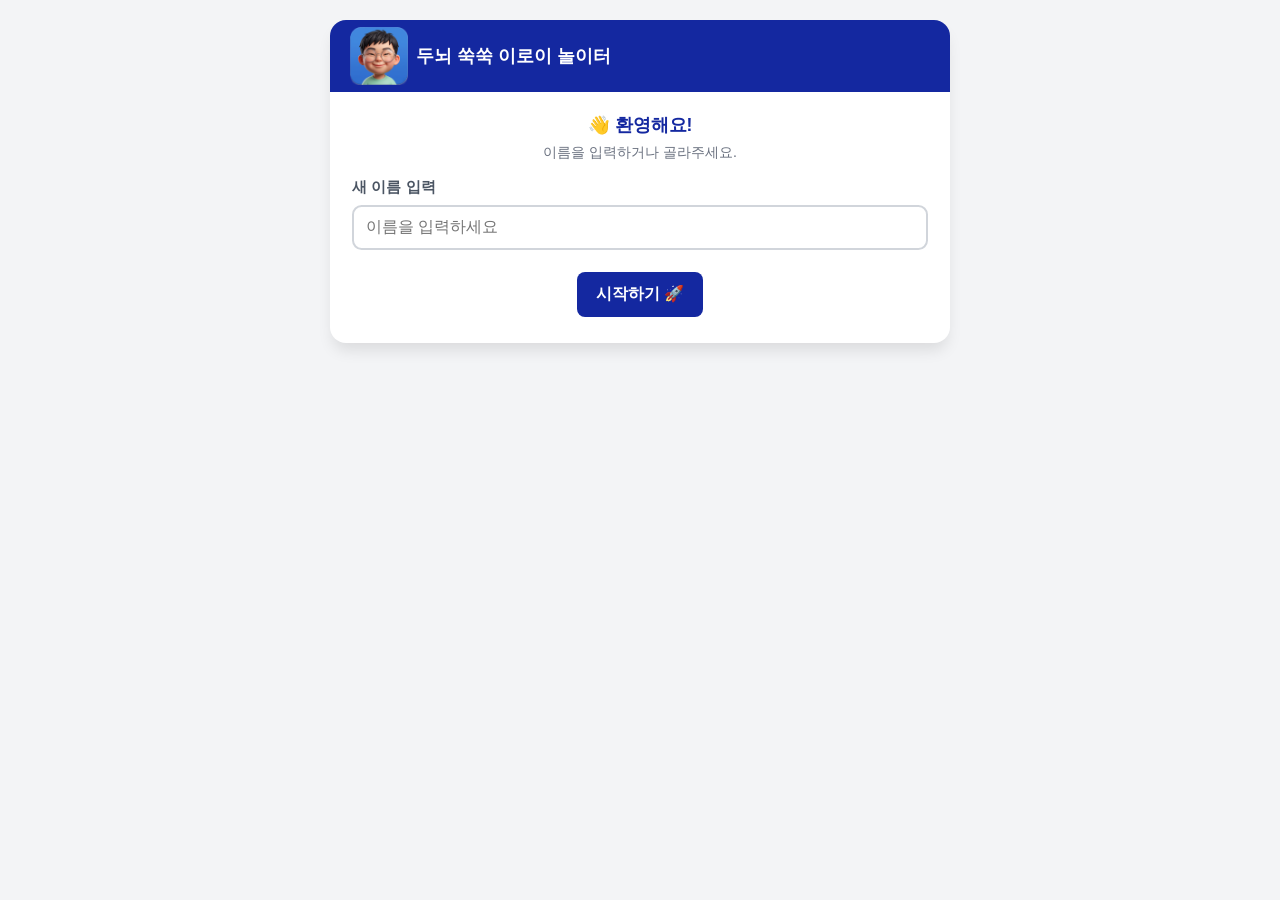
==== index.html @ 01506a93 "Add files via upload" ====
<!DOCTYPE html>
<html lang="ko">
<head>
    <meta charset="UTF-8">
    <meta name="viewport" content="width=device-width, initial-scale=1.0">
    <title>두뇌 쑥쑥 놀이터 - 기억력·공간지각·한글·관찰력·감정놀이</title>
    <link rel="stylesheet" href="css/style.css">
    <link rel="manifest" href="/Roy-s-world/manifest.json">
    <meta name="theme-color" content="#1428A0">
    <link rel="icon" href="/Roy-s-world/icon-512x512.png">
    <link rel="apple-touch-icon" href="/Roy-s-world/icon-512x512.png">
</head>
<body>
    <div class="app-container">
        <div class="header-banner">
            <div class="header-title">
                <img src="icon-512x512.png" alt="이로이" class="header-icon">
                <h1>두뇌 쑥쑥 이로이 놀이터</h1>
            </div>
            <button class="home-btn" id="homeBtn" onclick="goHome()">홈으로</button>
        </div>
        <div class="meta-progress-bar" id="metaProgressBar" style="display:none;"></div>
        <div class="content-padding" id="mainArea"></div>
    </div>

    <!-- 공용 뜻풀이 팝업 모달 (오답 선택지 클릭 시 등에서 사용) -->
    <div class="meaning-modal-overlay" id="meaningModalOverlay" onclick="if(event.target===this) closeMeaningModal();">
        <div class="meaning-modal-box">
            <h3 id="meaningModalTitle"></h3>
            <p id="meaningModalDesc"></p>
            <button onclick="closeMeaningModal()">확인</button>
        </div>
    </div>

    <!-- 로딩 순서: main.js(전역 상태/유틸/라우터) → 카테고리별 게임 스크립트 -->
    <script src="js/main.js"></script>
    <script src="js/games/memory.js"></script>
    <script src="js/games/spatial.js"></script>
    <script src="js/games/hangul.js"></script>
    <script src="js/games/hanja.js"></script>
    <script src="js/games/proverb.js"></script>
    <script src="js/games/worldquiz.js"></script>
    <script src="js/games/observation.js"></script>
    <script src="js/games/logic.js"></script>
    <script src="js/games/math.js"></script>
    <script src="js/games/coding.js"></script>
    <script>
        if ('serviceWorker' in navigator) {
            window.addEventListener('load', function () {
                navigator.serviceWorker.register('/Roy-s-world/sw.js').catch(function (err) {
                    console.warn('SW registration failed:', err);
                });
            });
        }
    </script>
</body>
</html>
---- css/style.css ----
:root {
    --primary: #1428A0;
    --primary-hover: #0b1c7a;
    --bg-color: #f3f4f6;
    --card-bg: #ffffff;
    --text-main: #1f2937;
    --good: #10b981;
    --bad: #ef4444;
}
* { box-sizing: border-box; }
body {
    font-family: 'Segoe UI', Tahoma, Geneva, Verdana, sans-serif;
    background-color: var(--bg-color);
    color: var(--text-main);
    margin: 0;
    padding: 20px;
    display: flex;
    justify-content: center;
    align-items: flex-start;
    min-height: 100vh;
}
.app-container {
    background-color: var(--card-bg);
    width: 100%;
    max-width: 620px;
    border-radius: 1rem;
    box-shadow: 0 10px 15px -3px rgba(0, 0, 0, 0.1);
    overflow: hidden;
}
.header-banner {
    background-color: var(--primary);
    color: white;
    height: 4.5rem;
    padding: 0.4rem 1.25rem;
    display: flex;
    justify-content: space-between;
    align-items: center;
}
h1 { font-size: 1.1rem; margin: 0; text-align: left; }
.header-title { display: flex; align-items: center; gap: 0.55rem; }
.header-icon { height: 3.6rem; width: auto; border-radius: 0.4rem; display: block; flex-shrink: 0; }
.meta-progress-bar {
    background: #eef2ff;
    color: var(--primary);
    font-size: 0.82rem;
    font-weight: 700;
    text-align: center;
    padding: 0.5rem 1rem;
    border-bottom: 1px solid #e0e7ff;
}
.home-btn {
    background: rgba(255,255,255,0.2);
    border: none;
    color: white;
    padding: 0.4rem 0.8rem;
    border-radius: 0.4rem;
    cursor: pointer;
    font-size: 0.85rem;
    font-weight: bold;
    display: none;
}
.home-btn:hover { background: rgba(255,255,255,0.3); }
.content-padding { padding: 1.3rem 1.4rem 1.6rem 1.4rem; text-align: center; }

.category-block { margin-bottom: 1.4rem; text-align: left; }
.category-title { font-size: 1rem; font-weight: 800; color: var(--primary); margin-bottom: 0.6rem; }
.tile-row { display: grid; grid-template-columns: repeat(auto-fit, minmax(150px, 1fr)); gap: 0.7rem; }
.game-tile {
    background: #f8fafc;
    border: 2px solid #e5e7eb;
    border-radius: 0.75rem;
    padding: 0.9rem 0.8rem;
    cursor: pointer;
    text-align: left;
}
.game-tile:hover { border-color: var(--primary); background: #eef2ff; }
.game-tile .tile-emoji { font-size: 1.8rem; display: block; margin-bottom: 0.3rem; }
.game-tile .tile-name { font-weight: 700; font-size: 0.92rem; }
.game-tile .tile-desc { font-size: 0.76rem; color: #6b7280; margin-top: 0.2rem; }

.game-title-box {
    font-size: 1.1rem;
    font-weight: 800;
    color: var(--primary);
    margin-bottom: 0.4rem;
}
.game-sub-desc {
    font-size: 0.88rem;
    color: #6b7280;
    margin-bottom: 1rem;
}
.status-row {
    display: flex;
    justify-content: space-between;
    font-size: 0.85rem;
    font-weight: 700;
    color: #4b5563;
    margin-bottom: 0.8rem;
}
.msg-box {
    background: #f0fdf4;
    border: 1px solid #bbf7d0;
    color: #166534;
    padding: 0.7rem;
    border-radius: 0.5rem;
    font-size: 0.92rem;
    margin: 0.8rem 0;
    font-weight: 700;
    display: none;
}
.msg-box.bad { background: #fef2f2; border-color: #fecaca; color: #991b1b; }
.action-btn {
    background-color: var(--primary);
    color: white;
    border: none;
    padding: 0.75rem 1.2rem;
    font-size: 1rem;
    font-weight: bold;
    border-radius: 0.5rem;
    cursor: pointer;
    margin-top: 0.6rem;
}
.action-btn:hover { background-color: var(--primary-hover); }
.action-btn.secondary { background-color: #6b7280; }

/* 기억력: 카드 짝맞추기 */
.memory-grid { display: grid; gap: 0.5rem; justify-content: center; margin-bottom: 1rem; }
.memory-card {
    width: 90px; height: 90px;
    background: var(--primary);
    border-radius: 0.6rem;
    display: flex; align-items: center; justify-content: center;
    font-size: 2.7rem;
    cursor: pointer;
    user-select: none;
}
.memory-card.flipped { background: #fff; border: 2px solid var(--primary); }
.memory-card.matched { background: #d1fae5; border: 2px solid var(--good); cursor: default; }

/* 기억력: 순서 기억하기(사이먼) */
.simon-grid { display: grid; grid-template-columns: repeat(2, 90px); grid-template-rows: repeat(2, 90px); gap: 0.6rem; justify-content: center; margin-bottom: 1rem; }
.simon-btn {
    width: 90px; height: 90px;
    border-radius: 0.75rem;
    font-size: 2rem;
    display: flex; align-items: center; justify-content: center;
    cursor: pointer;
    border: 3px solid transparent;
    opacity: 0.55;
}
.simon-btn.lit { opacity: 1; border-color: #fff; box-shadow: 0 0 15px rgba(0,0,0,0.3); transform: scale(1.05); }
.simon-btn.pressed { opacity: 1; transform: scale(0.90); box-shadow: inset 0 4px 12px rgba(0,0,0,0.45); border-color: #fff; }

/* 공간지각: 미로 */
.maze-wrap { display: flex; flex-direction: column; align-items: center; }
.maze-grid { display: grid; margin-bottom: 1rem; background: #fff; }
.maze-cell { width: 30px; height: 30px; display: flex; align-items: center; justify-content: center; font-size: 1.1rem; box-sizing: border-box; }
.maze-controls { display: grid; grid-template-columns: repeat(3, 50px); grid-template-rows: repeat(2, 50px); gap: 0.3rem; justify-content: center; }
.maze-btn { font-size: 1.3rem; border: none; border-radius: 0.4rem; background: var(--primary); color: white; cursor: pointer; }
.maze-btn:active { background: var(--primary-hover); }

/* 공통 옵션 버튼(MCQ 스타일 놀이) */
.options-grid { display: grid; grid-template-columns: 1fr 1fr; gap: 0.6rem; margin-bottom: 1rem; }
.options-grid.single-col { grid-template-columns: 1fr; }
.opt-btn {
    background-color: #ffffff;
    border: 2px solid #e5e7eb;
    padding: 0.85rem 0.6rem;
    font-size: 1.4rem;
    border-radius: 0.6rem;
    cursor: pointer;
    font-weight: 600;
}
.opt-btn.text-opt { font-size: 0.95rem; text-align: left; }
.opt-btn:hover { border-color: var(--primary); background: #eef2ff; }
.opt-btn.correct { background-color: var(--good); color: white; border-color: var(--good); }
.opt-btn.wrong { background-color: var(--bad); color: white; border-color: var(--bad); }

.big-display { font-size: 3.5rem; margin-bottom: 1rem; }
.hint-display { font-size: 1.6rem; font-weight: 800; letter-spacing: 0.3rem; background: #f8fafc; border: 2px dashed var(--primary); border-radius: 0.6rem; padding: 0.8rem; margin-bottom: 1rem; }

.row-display { display: flex; gap: 0.5rem; justify-content: center; flex-wrap: wrap; margin-bottom: 0.8rem; }
.row-box { width: 46px; height: 46px; display: flex; align-items: center; justify-content: center; font-size: 1.6rem; background: #f8fafc; border: 2px solid #e5e7eb; border-radius: 0.5rem; }
.row-box.clickable { cursor: pointer; }
.row-box.clickable:hover { border-color: var(--primary); }
.row-label { font-size: 0.78rem; color: #6b7280; font-weight: 700; margin-bottom: 0.3rem; text-align: left; }

.timer-container {
    width: 100%;
    height: 10px;
    background-color: #e5e7eb;
    border-radius: 5px;
    margin-bottom: 1rem;
    overflow: hidden;
}
.timer-bar {
    width: 100%;
    height: 100%;
    background-color: #ef4444;
    transition: width 0.1s linear;
}

.number-grid { display: grid; grid-template-columns: repeat(4, 64px); gap: 0.5rem; justify-content: center; margin-bottom: 1rem; }
.number-btn {
    width: 64px; height: 64px;
    border-radius: 0.6rem;
    border: 2px solid #e5e7eb;
    background: #fff;
    font-size: 1.5rem;
    font-weight: 800;
    cursor: pointer;
    color: var(--text-main);
}
.number-btn:hover { border-color: var(--primary); background: #eef2ff; }
.number-btn.done { background: #d1fae5; color: #9ca3af; border-color: #a7f3d0; cursor: default; }
.number-btn.empty { visibility: hidden; cursor: default; }
.number-btn.wrong-flash { background: #fecaca; border-color: #ef4444; }
.number-btn.reveal-correct { background: #fef3c7; border-color: #f59e0b; color: #92400e; }

.setup-section-label { font-weight: 800; font-size: 0.92rem; margin-bottom: 0.5rem; color: #4b5563; text-align: left; }
.setup-btn-group { display: flex; gap: 0.5rem; flex-wrap: wrap; margin-bottom: 1.1rem; }
.setup-btn {
    flex: 1;
    min-width: 68px;
    background-color: #ffffff;
    border: 2px solid #d1d5db;
    color: #4b5563;
    padding: 0.6rem 0.4rem;
    font-size: 0.88rem;
    font-weight: 700;
    border-radius: 0.5rem;
    cursor: pointer;
}
.setup-btn.active { background-color: var(--primary); border-color: var(--primary); color: white; }

/* 공간지각: 톱니바퀴 회전 방향 맞추기 */
@keyframes gearSpinCW { from { transform: rotate(0deg); } to { transform: rotate(360deg); } }
@keyframes gearSpinCCW { from { transform: rotate(0deg); } to { transform: rotate(-360deg); } }
@keyframes gearHighlightPulse {
    0% { box-shadow: 0 0 0 0 rgba(234, 179, 8, 0.55); }
    70% { box-shadow: 0 0 0 8px rgba(234, 179, 8, 0); }
    100% { box-shadow: 0 0 0 0 rgba(234, 179, 8, 0); }
}
.gear-spin-cw { display: inline-block; animation: gearSpinCW 2.4s linear infinite; }
.gear-spin-ccw { display: inline-block; animation: gearSpinCCW 2.4s linear infinite; }

/* 공간지각: 접힌 종이 구멍 뚫기 */
@keyframes paperPunchPop {
    0% { transform: scale(0); opacity: 0; }
    60% { transform: scale(1.4); opacity: 1; }
    100% { transform: scale(1); opacity: 1; }
}
.paper-punch-pop { animation: paperPunchPop 0.5s ease; }

/* 공간지각: 빛과 거울 미로 */
@keyframes lightSourceBlink {
    0%, 100% { background: #fef9c3; }
    50% { background: #dbeafe; }
}
.light-source-blink { animation: lightSourceBlink 1s ease-in-out infinite; }
@keyframes lightTargetPulse {
    0%, 100% { transform: scale(1); }
    50% { transform: scale(1.3); }
}
.light-target-success { display: inline-block; animation: lightTargetPulse 0.5s ease-in-out 2; }

/* 코딩: 명령/재료 팔레트 (햄버거 만들기, 블록코딩, 변수 점수 만들기 공용) */
.palette-row { display: flex; gap: 0.5rem; flex-wrap: wrap; justify-content: center; margin-bottom: 1rem; }

/* ===== 패턴 매트릭스 ===== */
.matrix-grid { display: grid; gap: 0.4rem; justify-content: center; margin-bottom: 1rem; }
.matrix-cell { background: #f8fafc; border: 2px solid #d1d5db; border-radius: 0.5rem; display: flex; align-items: center; justify-content: center; font-size: 1.8rem; width: 60px; height: 60px; }
.matrix-cell.blank { background: #fff7ed; border: 3px dashed #f59e0b; color: #f59e0b; font-weight: 800; }

/* ===== 위에서 본 모양 ===== */
.topview-grid { display: grid; gap: 0.4rem; justify-content: center; margin-bottom: 1rem; }
.topview-cell { width: 56px; height: 56px; background: #eef2ff; border: 2px solid var(--primary); border-radius: 0.4rem; display: flex; align-items: center; justify-content: center; font-size: 1.3rem; font-weight: 800; color: var(--primary); }

/* ===== 지도 찾기 ===== */
.map-grid { display: grid; gap: 0.3rem; justify-content: center; margin-bottom: 1rem; }
.map-cell { width: 56px; height: 56px; background: #f8fafc; border: 1px solid #e5e7eb; border-radius: 0.3rem; display: flex; align-items: center; justify-content: center; font-size: 1.5rem; }

/* ===== 시계 맞추기 ===== */
.clock-face { width: 200px; height: 200px; border-radius: 50%; background: #fff; border: 4px solid var(--primary); position: relative; margin: 0 auto 1rem auto; touch-action: none; }
.clock-tick { position: absolute; width: 4px; height: 10px; background: #9ca3af; left: 50%; top: 4px; transform-origin: 2px 96px; margin-left: -2px; }
.clock-hand { position: absolute; left: 50%; top: 50%; background: var(--text-main); border-radius: 4px; transform-origin: 50% 100%; cursor: grab; }
.clock-hand.hour { width: 6px; height: 50px; margin-left: -3px; margin-top: -50px; background: #1f2937; }
.clock-hand.minute { width: 4px; height: 78px; margin-left: -2px; margin-top: -78px; background: #ef4444; }
.clock-center-dot { position: absolute; left: 50%; top: 50%; width: 12px; height: 12px; background: var(--primary); border-radius: 50%; margin-left: -6px; margin-top: -6px; }

/* ===== 동전 맞추기 ===== */
.coin-row { display: flex; gap: 0.6rem; flex-wrap: wrap; justify-content: center; margin-bottom: 1rem; }
.coin-btn { background: #fef3c7; border: 2px solid #f59e0b; border-radius: 50%; width: 70px; height: 70px; font-weight: 800; font-size: 0.95rem; cursor: pointer; color: #92400e; }
.coin-btn:hover { background: #fde68a; }

/* ===== 순간 기억하기 ===== */
.flash-grid { display: grid; grid-template-columns: repeat(3, 60px); gap: 0.5rem; justify-content: center; margin-bottom: 1rem; }
.flash-item { width: 60px; height: 60px; background: #f8fafc; border: 2px solid #e5e7eb; border-radius: 0.5rem; display: flex; align-items: center; justify-content: center; font-size: 1.7rem; cursor: pointer; }
.flash-item.selected { border-color: var(--primary); background: #eef2ff; box-shadow: 0 0 0 3px rgba(20,40,160,0.15); }

/* ===== 순서대로 자라기 ===== */
.sequence-pool-row { display: flex; gap: 0.6rem; flex-wrap: wrap; justify-content: center; margin-bottom: 1rem; }
.sequence-btn { background: #fff; border: 2px solid #e5e7eb; border-radius: 0.6rem; padding: 0.7rem; font-size: 1.6rem; cursor: pointer; }
.sequence-btn.picked { opacity: 0.35; cursor: default; }
.sequence-answer-row { display: flex; gap: 0.5rem; flex-wrap: wrap; justify-content: center; margin-bottom: 1rem; min-height: 50px; }
.sequence-answer-slot { width: 50px; height: 50px; background: #f8fafc; border: 2px dashed #cbd5e1; border-radius: 0.5rem; display: flex; align-items: center; justify-content: center; font-size: 1.4rem; }
/* ===== 3D 블록 돌리기 ===== */
.cube3d-scene {
    width: 200px; height: 200px;
    margin: 0 auto 0.6rem auto;
    perspective: 650px;
    position: relative;
    touch-action: none;
}
.cube3d-scene.interactive { cursor: grab; }
.cube3d-scene.interactive:active { cursor: grabbing; }
.cube3d-group {
    position: absolute; top: 50%; left: 50%;
    width: 0; height: 0;
    transform-style: preserve-3d;
}
.cube3d-unit {
    position: absolute; top: 0; left: 0;
    width: 0; height: 0;
    transform-style: preserve-3d;
}
.cube3d-face {
    position: absolute; top: -20px; left: -20px;
    width: 40px; height: 40px;
    box-sizing: border-box;
    border: 1.5px solid rgba(0,0,0,0.3);
    backface-visibility: hidden;
}

/* ===== 평면도로 입체 찾기 ===== */
.proj-grid { display: grid; gap: 3px; justify-content: center; margin: 0 auto 1rem auto; }
.proj-cell { width: 30px; height: 30px; background: #f1f5f9; border: 1px solid #e2e8f0; border-radius: 3px; }
.proj-cell.filled { background: #8b5cf6; border-color: #6d28d9; }
.cube3d-options-row { display: flex; justify-content: center; gap: 0.5rem; margin-bottom: 1rem; flex-wrap: wrap; }
.cube3d-option-box { border: 2px solid #e5e7eb; border-radius: 0.6rem; padding: 0.3rem; cursor: pointer; background: #fff; }
.cube3d-option-box:hover { border-color: var(--primary); }
.cube3d-option-box.correct { border-color: #10b981; background: #d1fae5; }
.cube3d-option-box.wrong { border-color: #ef4444; background: #fee2e2; }

/* ===== 방향 나침반 (문제 영역을 감싸는 모서리 라벨) ===== */
.compass-frame {
    position: relative;
    padding: 30px 46px 34px 46px;
    margin-bottom: 0.4rem;
}
.compass-corner {
    position: absolute;
    font-size: 0.72rem;
    font-weight: 800;
    color: var(--primary);
    background: #eef2ff;
    border: 1.5px solid #c7d2fe;
    border-radius: 0.4rem;
    padding: 0.15rem 0.4rem;
    display: flex;
    align-items: center;
    gap: 0.15rem;
    white-space: nowrap;
    z-index: 3;
}
.compass-corner .arrow { font-size: 0.62rem; }
.compass-back { top: 0; left: 0; }
.compass-right { top: 0; right: 0; }
.compass-front { bottom: 0; right: 0; }
.compass-left { bottom: 0; left: 0; }
.compass-corner.active {
    background: #fef9c3;
    border-color: #eab308;
    color: #854d0e;
    animation: compassPulse 1.1s infinite;
}
@keyframes compassPulse {
    0% { box-shadow: 0 0 0 0 rgba(234, 179, 8, 0.55); }
    70% { box-shadow: 0 0 0 8px rgba(234, 179, 8, 0); }
    100% { box-shadow: 0 0 0 0 rgba(234, 179, 8, 0); }
}

/* ===== 언어 상식 퀴즈: 세계 나라·수도 맞추기 ===== */
.worldquiz-flag-box {
    width: 100%;
    height: 150px;
    border-radius: 0.6rem;
    overflow: hidden;
    margin-bottom: 1rem;
    background: #e5e7eb;
    display: flex;
    align-items: center;
    justify-content: center;
    box-shadow: inset 0 2px 4px rgba(0,0,0,0.06);
}
.worldquiz-flag-box img { max-width: 80%; max-height: 80%; object-fit: contain; }

/* ===== 공용: 뜻풀이 팝업 모달 (오답 선택지 클릭 시 등) ===== */
.meaning-modal-overlay {
    display: none;
    position: fixed;
    inset: 0;
    background: rgba(0,0,0,0.45);
    z-index: 200;
    justify-content: center;
    align-items: center;
    padding: 1rem;
}
.meaning-modal-overlay.open { display: flex; }
.meaning-modal-box {
    background: #fff;
    border-radius: 0.75rem;
    padding: 1.25rem;
    max-width: 360px;
    width: 100%;
    text-align: center;
    box-shadow: 0 10px 25px rgba(0,0,0,0.2);
}
.meaning-modal-box h3 { margin: 0 0 0.6rem 0; color: var(--primary); font-size: 1.05rem; }
.meaning-modal-box p { margin: 0 0 1rem 0; font-size: 0.92rem; color: #4b5563; line-height: 1.5; text-align: left; word-break: keep-all; }
.meaning-modal-box button {
    background: var(--primary); color: #fff; border: none;
    padding: 0.55rem 1.2rem; border-radius: 0.4rem; font-weight: 700; cursor: pointer; font-size: 0.9rem;
}
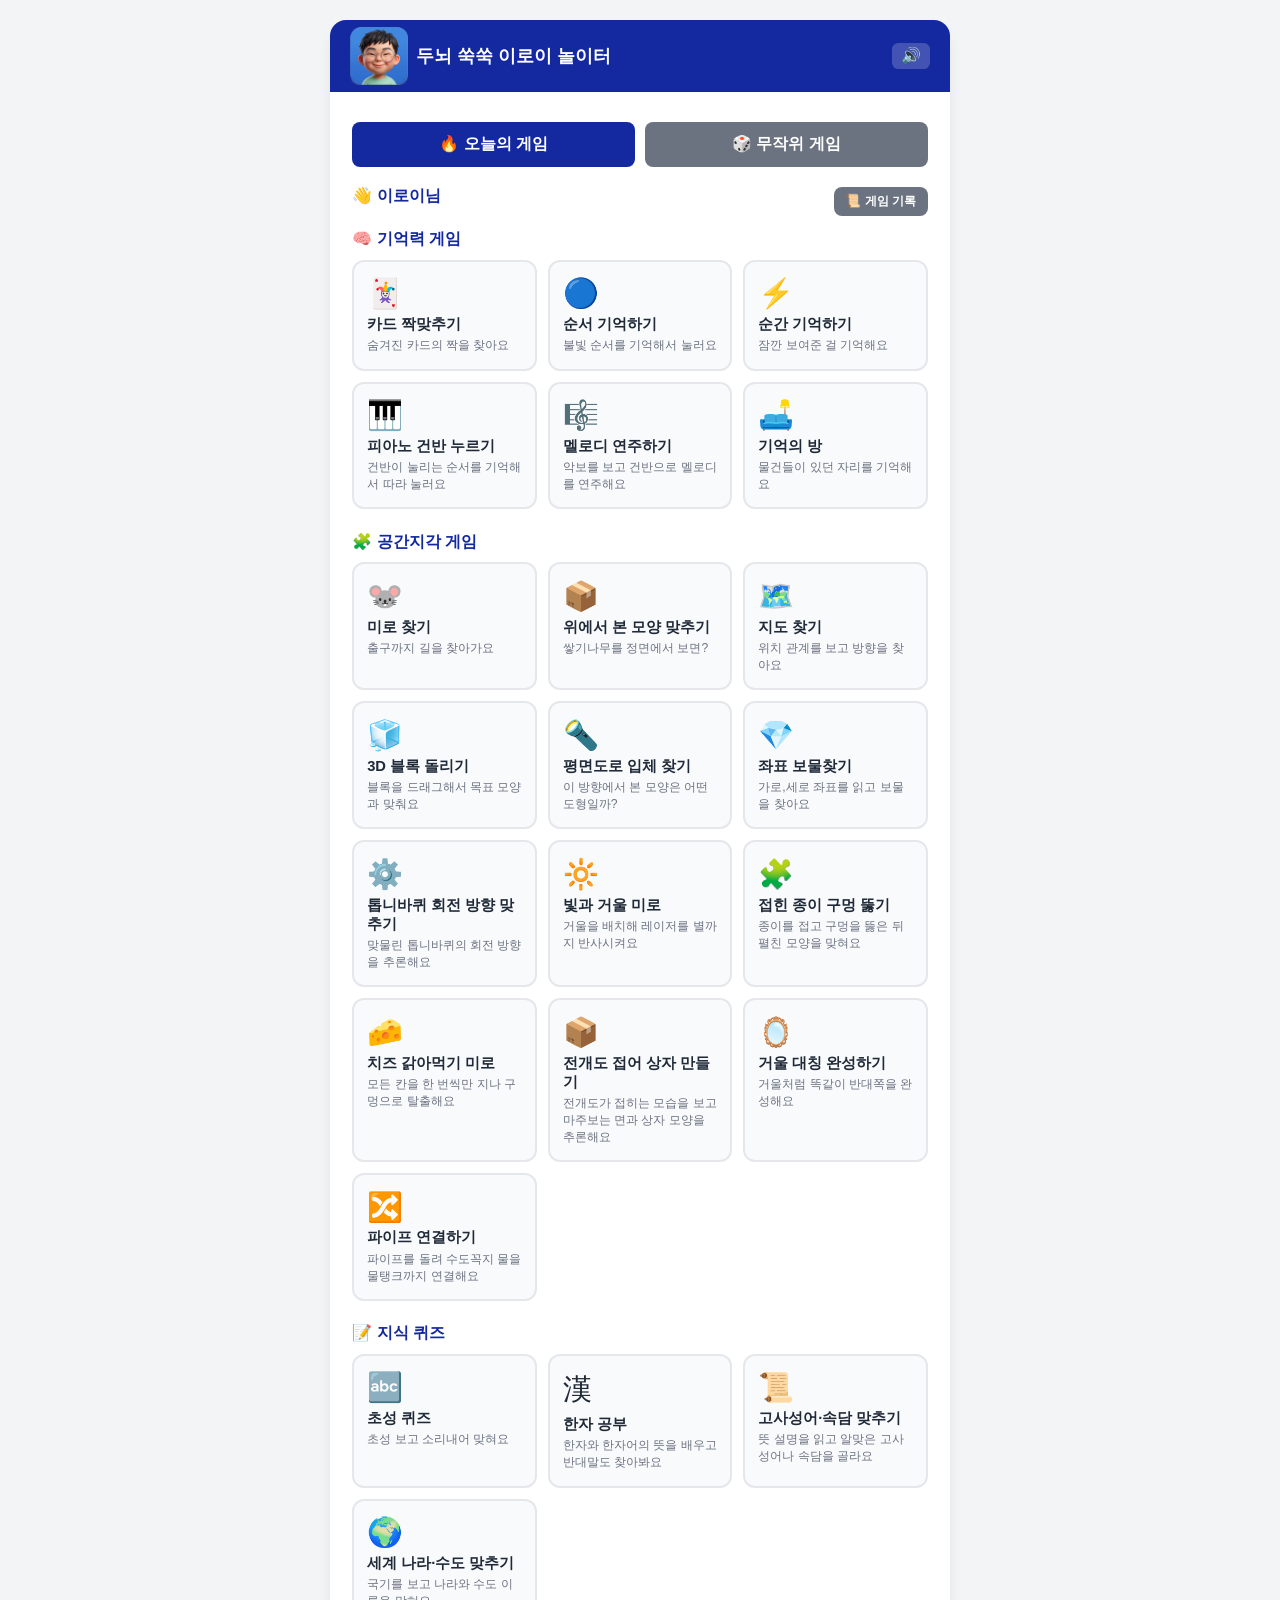
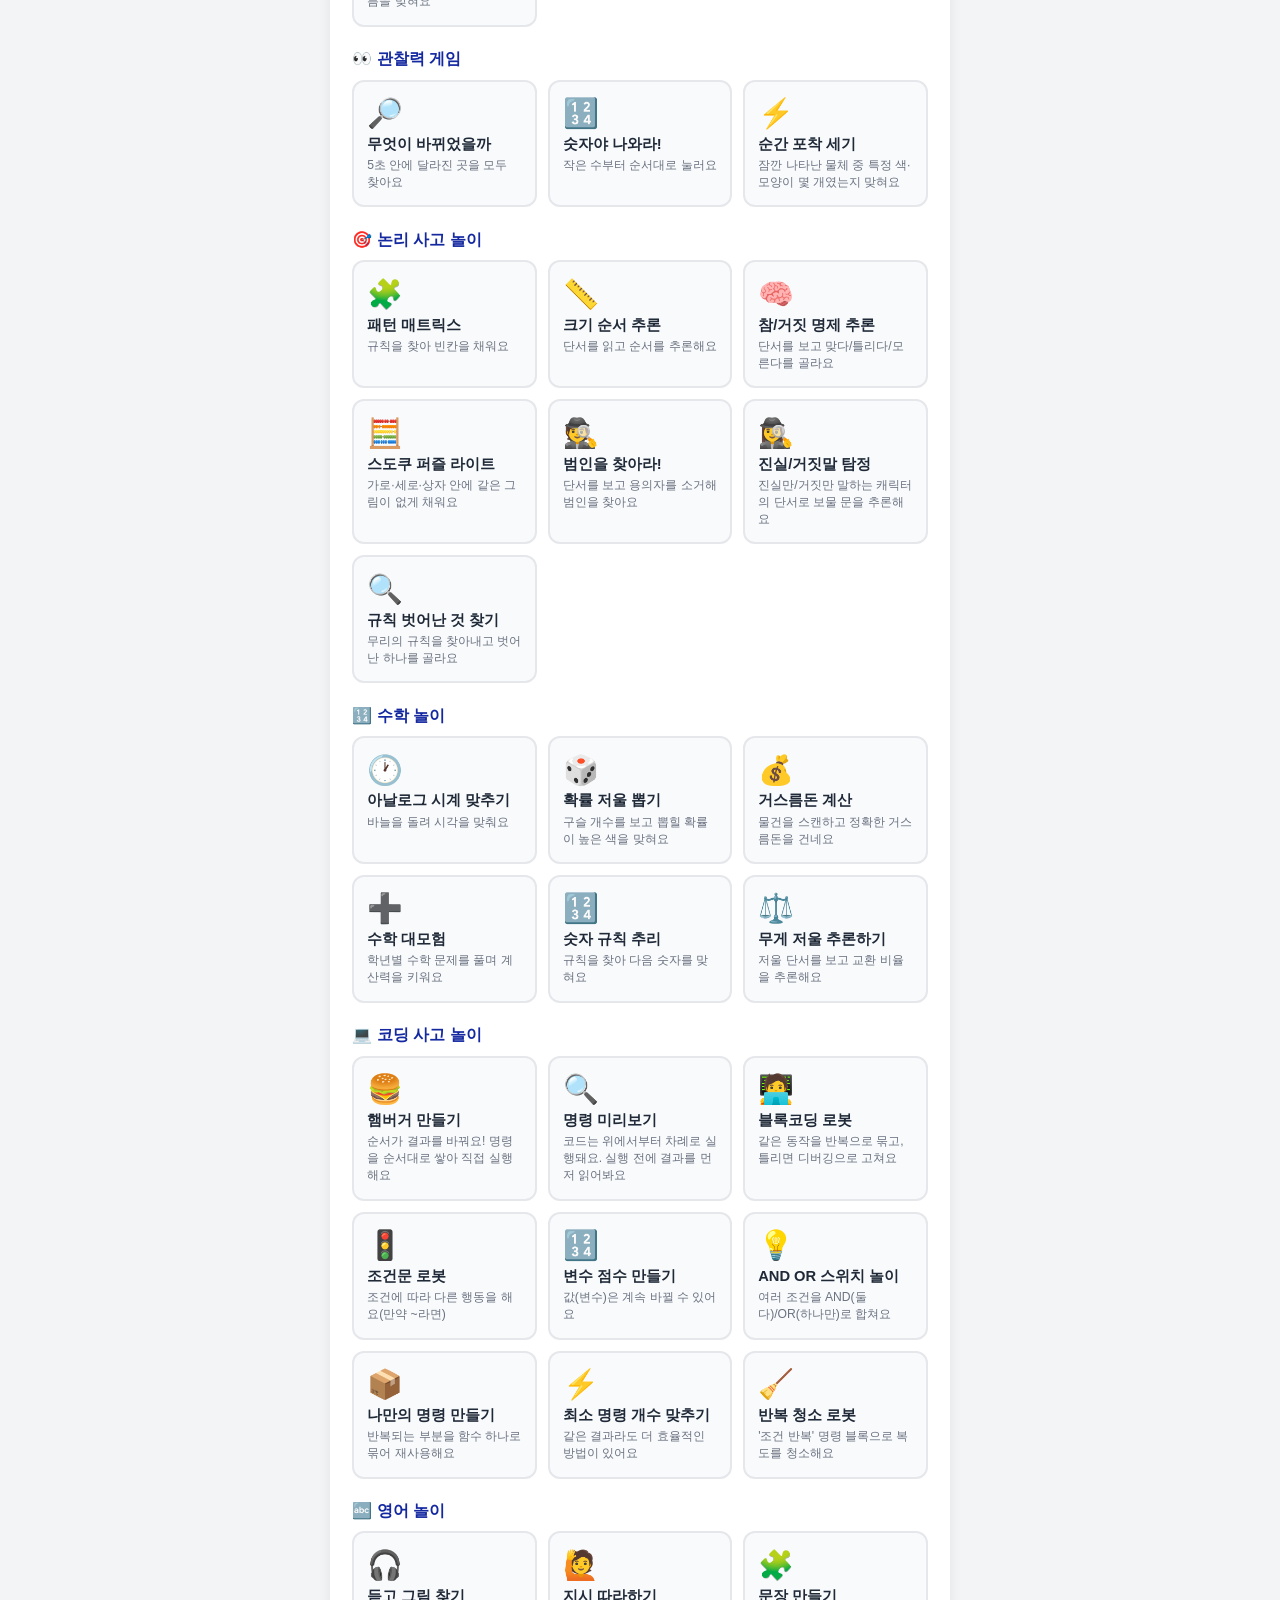
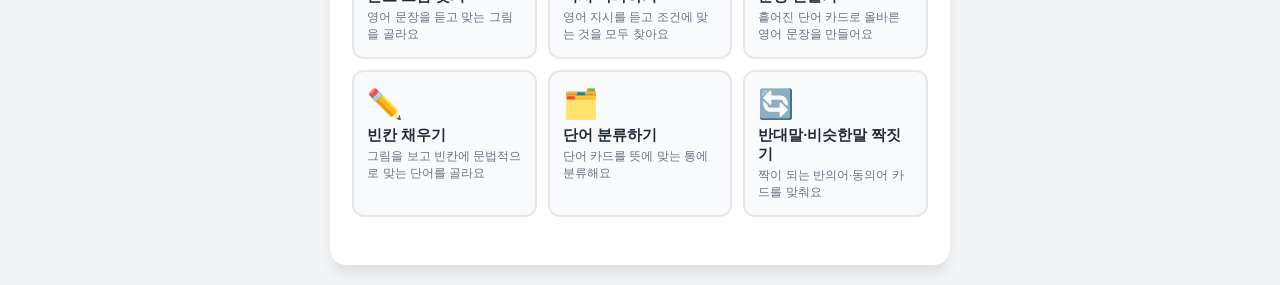
==== commit 10ef5b2f: "개선 6종: 뒤로가기·화면잠금·앱전환·소리토글·보기중복제거·설치안내 1. 안드로이드 뒤로가기 → "홈으로"    - 게임/피커/기록 화면 진입 시 history.pushState," ====
--- a/index.html
+++ b/index.html
@@ -5,10 +5,10 @@
     <meta name="viewport" content="width=device-width, initial-scale=1.0">
     <title>두뇌 쑥쑥 놀이터 - 기억력·공간지각·한글·관찰력·감정놀이</title>
     <link rel="stylesheet" href="css/style.css">
-    <link rel="manifest" href="/Roy-s-world/manifest.json">
+    <link rel="manifest" href="manifest.json">
     <meta name="theme-color" content="#1428A0">
-    <link rel="icon" href="/Roy-s-world/icon-512x512.png">
-    <link rel="apple-touch-icon" href="/Roy-s-world/icon-512x512.png">
+    <link rel="icon" href="icon-512x512.png">
+    <link rel="apple-touch-icon" href="icon-512x512.png">
 </head>
 <body>
     <div class="app-container">
@@ -17,7 +17,10 @@
                 <img src="icon-512x512.png" alt="이로이" class="header-icon">
                 <h1>두뇌 쑥쑥 이로이 놀이터</h1>
             </div>
-            <button class="home-btn" id="homeBtn" onclick="goHome()">홈으로</button>
+            <div class="header-actions">
+                <button class="home-btn" id="soundBtn" onclick="toggleSound()" aria-label="소리 끄기">🔊</button>
+                <button class="home-btn" id="homeBtn" onclick="goHome()">홈으로</button>
+            </div>
         </div>
         <div class="meta-progress-bar" id="metaProgressBar" style="display:none;"></div>
         <div class="content-padding" id="mainArea"></div>
@@ -41,13 +44,24 @@
     <script src="js/games/proverb.js"></script>
     <script src="js/games/worldquiz.js"></script>
     <script src="js/games/observation.js"></script>
+    <script src="js/games/memoryroom.js"></script>
+    <script src="js/games/melody.js"></script>
     <script src="js/games/logic.js"></script>
     <script src="js/games/math.js"></script>
     <script src="js/games/coding.js"></script>
+    <script src="js/games/english.js"></script>
     <script>
         if ('serviceWorker' in navigator) {
             window.addEventListener('load', function () {
-                navigator.serviceWorker.register('/Roy-s-world/sw.js').catch(function (err) {
+                // 페이지 로드 시점에 이미 제어 중인 SW가 있었는지 기록(첫 설치 때는 새로고침하지 않기 위함)
+                var hadController = !!navigator.serviceWorker.controller;
+                var reloaded = false;
+                navigator.serviceWorker.addEventListener('controllerchange', function () {
+                    if (reloaded || !hadController) return;
+                    reloaded = true;
+                    window.location.reload(); // 새 SW가 제어를 넘겨받으면 한 번 새로고침해 최신 코드 반영
+                });
+                navigator.serviceWorker.register('sw.js').catch(function (err) {
                     console.warn('SW registration failed:', err);
                 });
             });
--- a/css/style.css
+++ b/css/style.css
@@ -60,6 +60,8 @@
     display: none;
 }
 .home-btn:hover { background: rgba(255,255,255,0.3); }
+.header-actions { display: flex; align-items: center; gap: 0.4rem; flex-shrink: 0; }
+#soundBtn { display: inline-block; font-size: 1rem; padding: 0.3rem 0.55rem; line-height: 1; }
 .content-padding { padding: 1.3rem 1.4rem 1.6rem 1.4rem; text-align: center; }
 
 .category-block { margin-bottom: 1.4rem; text-align: left; }
@@ -77,6 +79,7 @@
 .game-tile .tile-emoji { font-size: 1.8rem; display: block; margin-bottom: 0.3rem; }
 .game-tile .tile-name { font-weight: 700; font-size: 0.92rem; }
 .game-tile .tile-desc { font-size: 0.76rem; color: #6b7280; margin-top: 0.2rem; }
+.game-tile .tile-best { font-size: 0.72rem; font-weight: 800; color: #b45309; margin-top: 0.3rem; }
 
 .game-title-box {
     font-size: 1.1rem;
@@ -136,6 +139,19 @@
 }
 .memory-card.flipped { background: #fff; border: 2px solid var(--primary); }
 .memory-card.matched { background: #d1fae5; border: 2px solid var(--good); cursor: default; }
+
+/* 접근성: 아래 게임 칸들은 <button> 으로 렌더된다. 브라우저 기본 버튼 스타일만 지우고
+   크기·색·테두리는 각 클래스 규칙을 그대로 쓰도록 둔다. */
+button.memory-card, button.flash-item, button.row-box {
+    margin: 0;
+    padding: 0;
+    font-family: inherit;
+    line-height: 1;
+    color: inherit;
+    -webkit-appearance: none;
+    appearance: none;
+}
+button.memory-card { border: none; }
 
 /* 기억력: 순서 기억하기(사이먼) */
 .simon-grid { display: grid; grid-template-columns: repeat(2, 90px); grid-template-rows: repeat(2, 90px); gap: 0.6rem; justify-content: center; margin-bottom: 1rem; }
@@ -251,6 +267,23 @@
     100% { transform: scale(1); opacity: 1; }
 }
 .paper-punch-pop { animation: paperPunchPop 0.5s ease; }
+/* 접히는 방향 화살표: 점선이 진행 방향으로 흐르는 마칭 앤츠 */
+@keyframes foldArrowMarch { from { stroke-dashoffset: 0; } to { stroke-dashoffset: -20; } }
+.fold-arrow-dash { animation: foldArrowMarch 0.55s linear infinite; }
+
+/* 코딩: 조건문 로봇 / 명령 미리보기 - 명령이 실행될 때 그 방향으로 한 발 내딛는 모션 */
+@keyframes robotStepMove {
+    0% { transform: translate(var(--stepFromX, 0px), var(--stepFromY, 0px)) scale(0.9); }
+    55% { transform: translate(0, -7px) scale(1.06); }
+    100% { transform: translate(0, 0) scale(1); }
+}
+.robot-step-move { display: inline-block; animation: robotStepMove 0.42s ease-out; }
+@keyframes robotTurnWiggle {
+    0% { transform: rotate(0deg); }
+    45% { transform: rotate(var(--turnDeg, 20deg)); }
+    100% { transform: rotate(0deg); }
+}
+.robot-turn-wiggle { display: inline-block; animation: robotTurnWiggle 0.42s ease-out; }
 
 /* 공간지각: 빛과 거울 미로 */
 @keyframes lightSourceBlink {
@@ -266,6 +299,46 @@
 
 /* 코딩: 명령/재료 팔레트 (햄버거 만들기, 블록코딩, 변수 점수 만들기 공용) */
 .palette-row { display: flex; gap: 0.5rem; flex-wrap: wrap; justify-content: center; margin-bottom: 1rem; }
+
+/* 코딩: 햄버거 만들기 - 좌(포장지)/우(후라이팬) 2분할 장면, 재료 원본은 전부 가로 677px 기준 */
+.burger-scene { display: flex; align-items: flex-end; justify-content: center; gap: 0.6rem; margin-bottom: 0.6rem; min-height: 40px; --iw: clamp(84px, 38vw, 150px); --ih: calc(var(--iw) * 200 / 677); --ph: calc(var(--iw) * 260 / 677); }
+.burger-col { flex: 1 1 0; min-width: 0; height: calc(var(--ph) * 2.5); display: flex; flex-direction: column; justify-content: flex-end; align-items: center; }
+.burger-ing-img { display: block; margin: 0 auto; width: var(--iw); height: auto; }
+/* 재료가 위에서 아래로 떨어지며 자리를 잡음(굽기 재료가 팬에 떨어질 때도 동일하게 사용) */
+@keyframes burgerLayerDrop {
+    0% { opacity: 0; transform: translateY(-90px); }
+    70% { opacity: 1; transform: translateY(3px); }
+    100% { opacity: 1; transform: translateY(0); }
+}
+.burger-layer-pop { animation: burgerLayerDrop 0.5s ease-in; }
+/* 생재료 -> 구운 재료로 자연스럽게 스왑 + 살짝 지글거림 */
+@keyframes burgerPanSwap {
+    0% { opacity: 0.2; filter: brightness(1.4); transform: scale(0.92); }
+    100% { opacity: 1; filter: brightness(1); transform: scale(1); }
+}
+@keyframes burgerPanSizzle {
+    0%, 100% { transform: rotate(-1.5deg); }
+    50% { transform: rotate(1.5deg); }
+}
+.burger-pan-item-cooked { animation: burgerPanSwap 0.3s ease-out forwards, burgerPanSizzle 0.25s ease-in-out 0.3s infinite; }
+/* 구운 재료가 살포시 위로 떠올라 왼쪽 버거 위로 올라감 */
+@keyframes burgerPanRiseAway {
+    0% { opacity: 1; transform: translateY(0); }
+    100% { opacity: 0; transform: translateY(-50px); }
+}
+.burger-pan-item-riseaway { animation: burgerPanRiseAway 0.6s ease-out forwards; }
+/* 서빙하기: 완성된 버거가 좌측에서 중앙으로 1.5초간 부드럽게 이동(후라이팬 쪽은 이 시점에 함께 사라짐) */
+@keyframes burgerServePop {
+    0% { opacity: 0.5; transform: translateX(-25%); }
+    100% { opacity: 1; transform: translateX(0); }
+}
+.burger-serve-pop { animation: burgerServePop 1.5s cubic-bezier(0.22, 1, 0.36, 1); transform-origin: center bottom; }
+/* 중앙 이동이 끝난 뒤(1.5초 시점) 이어서 재료들이 꾹 눌려 압축됨 */
+@keyframes burgerSquish {
+    0% { height: var(--sq-h0); margin-top: var(--sq-m0); }
+    100% { height: var(--sq-h1); margin-top: var(--sq-m1); }
+}
+.burger-squish { animation: burgerSquish 0.45s ease-out 1.5s both; }
 
 /* ===== 패턴 매트릭스 ===== */
 .matrix-grid { display: grid; gap: 0.4rem; justify-content: center; margin-bottom: 1rem; }
@@ -341,6 +414,11 @@
 .cube3d-option-box:hover { border-color: var(--primary); }
 .cube3d-option-box.correct { border-color: #10b981; background: #d1fae5; }
 .cube3d-option-box.wrong { border-color: #ef4444; background: #fee2e2; }
+
+/* ===== 전개도 접어 상자 만들기: 정지된 3D 정육면체 미리보기(레벨2 보기, 레벨3 두 각도) ===== */
+.netfold-cube-scene { width: 120px; height: 120px; margin: 0 auto; perspective: 480px; position: relative; }
+.netfold-cube-group { position: absolute; top: 50%; left: 50%; width: 0; height: 0; transform-style: preserve-3d; }
+.netfold-cube-face { position: absolute; top: 50%; left: 50%; box-sizing: border-box; border: 1.5px solid rgba(0,0,0,0.25); background: #fff; display: flex; align-items: center; justify-content: center; backface-visibility: hidden; }
 
 /* ===== 방향 나침반 (문제 영역을 감싸는 모서리 라벨) ===== */
 .compass-frame {
@@ -395,6 +473,137 @@
 }
 .worldquiz-flag-box img { max-width: 80%; max-height: 80%; object-fit: contain; }
 
+/* ===== 🔤 영어 놀이 ===== */
+@keyframes engShake {
+    0%, 100% { transform: translateX(0); }
+    20% { transform: translateX(-6px); }
+    40% { transform: translateX(6px); }
+    60% { transform: translateX(-4px); }
+    80% { transform: translateX(4px); }
+}
+.eng-shake { animation: engShake 0.45s ease; }
+.eng-ok { background: #d1fae5 !important; border-color: #10b981 !important; color: #065f46 !important; }
+.eng-no { background: #fee2e2 !important; border-color: #ef4444 !important; }
+
+.eng-speak-btn {
+    background: var(--primary); color: #fff; border: none;
+    padding: 0.6rem 1.2rem; border-radius: 999px; font-size: 1rem; font-weight: 800; cursor: pointer;
+}
+.eng-speak-btn:active { background: var(--primary-hover); }
+.eng-btn-row { display: flex; flex-wrap: wrap; gap: 0.4rem; justify-content: center; align-items: center; margin: 0.6rem 0; }
+.eng-mini-btn {
+    background: #fff; border: 2px solid #d1d5db; color: #4b5563;
+    padding: 0.5rem 0.8rem; font-size: 0.85rem; font-weight: 800; border-radius: 0.5rem; cursor: pointer;
+}
+.eng-mini-btn:hover { border-color: var(--primary); background: #eef2ff; }
+.eng-speed-row {
+    display: flex; flex-wrap: wrap; gap: 0.35rem; align-items: center; justify-content: center;
+    margin: 0.5rem 0; padding: 0.4rem; background: #f8fafc; border: 1px solid #e5e7eb; border-radius: 0.6rem;
+}
+.eng-speed-label { font-size: 0.78rem; font-weight: 800; color: #6b7280; margin-right: 0.2rem; }
+.eng-speed-btn {
+    background: #fff; border: 2px solid #d1d5db; color: #4b5563;
+    padding: 0.35rem 0.6rem; font-size: 0.8rem; font-weight: 700; border-radius: 0.45rem; cursor: pointer;
+}
+.eng-speed-btn.active { background: var(--primary); border-color: var(--primary); color: #fff; }
+
+/* 1. 듣고 그림 찾기 */
+.eng-pic-grid { display: grid; grid-template-columns: 1fr 1fr; gap: 0.7rem; margin: 1rem 0; }
+.eng-pic-btn {
+    background: #fff; border: 2px solid #e5e7eb; border-radius: 0.8rem;
+    font-size: 2.6rem; padding: 1.1rem 0.4rem; cursor: pointer; line-height: 1.15; min-height: 92px;
+}
+.eng-pic-btn:hover { border-color: var(--primary); background: #eef2ff; }
+
+/* 2. 지시 따라하기 */
+.eng-board {
+    display: grid; grid-template-columns: repeat(3, 1fr); gap: 0.6rem; margin: 0.8rem 0;
+}
+.eng-board-item {
+    background: #fff; border: 2px solid #e5e7eb; border-radius: 0.7rem;
+    font-size: 2.2rem; padding: 0.7rem 0; cursor: pointer; min-height: 64px;
+}
+.eng-board-item:hover:not([disabled]) { border-color: var(--primary); background: #eef2ff; }
+.eng-board-item[disabled] { cursor: default; }
+
+/* 3. 문장 만들기 */
+.eng-slot-row {
+    display: flex; flex-wrap: wrap; gap: 0.4rem; justify-content: center;
+    min-height: 48px; padding: 0.6rem; background: #f8fafc; border: 2px dashed #cbd5e1; border-radius: 0.6rem; margin: 0.6rem 0;
+}
+.eng-slot {
+    min-width: 44px; height: 38px; padding: 0 0.6rem; border-radius: 0.4rem; font-size: 0.95rem; font-weight: 700;
+    background: #fff; border: 2px solid #e5e7eb; color: #cbd5e1; cursor: default;
+}
+.eng-slot.filled { color: var(--text-main); border-color: var(--primary); background: #eef2ff; cursor: pointer; }
+.eng-wordpool { display: flex; flex-wrap: wrap; gap: 0.45rem; justify-content: center; margin: 0.6rem 0; }
+.eng-word-card {
+    background: #fff; border: 2px solid #d1d5db; border-radius: 0.5rem;
+    padding: 0.5rem 0.8rem; font-size: 1rem; font-weight: 700; cursor: pointer;
+}
+.eng-word-card:hover:not([disabled]) { border-color: var(--primary); background: #eef2ff; }
+.eng-word-card.used { opacity: 0.25; cursor: default; }
+
+/* 4. 빈칸 채우기 */
+.eng-blank-sentence {
+    text-align: center; font-size: 1.3rem; font-weight: 700; line-height: 1.9;
+    background: #f8fafc; border: 2px solid #e5e7eb; border-radius: 0.6rem; padding: 0.8rem; margin: 0.6rem 0;
+}
+.eng-blank {
+    display: inline-block; min-width: 46px; border-bottom: 3px solid var(--primary); color: var(--primary); font-weight: 800;
+}
+
+/* 5. 단어 분류하기 */
+.eng-bin-row { display: flex; gap: 0.5rem; justify-content: center; flex-wrap: wrap; margin: 0.8rem 0; }
+.eng-bin {
+    flex: 1 1 0; min-width: 90px; background: #eef2ff; border: 2px dashed var(--primary); color: var(--primary);
+    border-radius: 0.7rem; padding: 0.9rem 0.4rem; font-size: 0.9rem; font-weight: 800; cursor: pointer;
+}
+.eng-bin:hover { background: #e0e7ff; }
+.eng-sort-pool { display: flex; flex-wrap: wrap; gap: 0.5rem; justify-content: center; margin: 0.6rem 0; }
+.eng-sort-card {
+    display: flex; flex-direction: column; align-items: center; gap: 0.1rem;
+    background: #fff; border: 2px solid #e5e7eb; border-radius: 0.6rem; padding: 0.5rem 0.7rem; cursor: pointer; font-size: 1.9rem;
+}
+.eng-sort-card .eng-sort-w { font-size: 0.72rem; font-weight: 700; color: #6b7280; }
+.eng-sort-card.sel { border-color: var(--primary); background: #eef2ff; box-shadow: 0 0 0 3px rgba(20,40,160,0.15); }
+.eng-sort-card.done { opacity: 0.25; cursor: default; }
+
+/* 6. 반대말·비슷한말 짝짓기 */
+.eng-opp-grid { display: grid; gap: 0.5rem; margin: 0.8rem 0; }
+.eng-opp-card {
+    background: var(--primary); color: #fff; border: none; border-radius: 0.6rem;
+    min-height: 62px; font-size: 0.95rem; font-weight: 800; cursor: pointer; padding: 0.3rem;
+}
+.eng-opp-card.up { background: #fff; color: var(--text-main); border: 2px solid var(--primary); }
+.eng-opp-card.matched { background: #d1fae5; color: #065f46; border: 2px solid #10b981; cursor: default; }
+
+/* ===== 진실/거짓말 탐정 ===== */
+.tld-char-row { display: flex; gap: 0.6rem; justify-content: center; flex-wrap: wrap; margin: 0.8rem 0; }
+.tld-char { background: #f8fafc; border: 2px solid #e5e7eb; border-radius: 0.8rem; padding: 0.7rem 0.6rem; max-width: 230px; text-align: center; }
+.tld-char-face { font-size: 1.15rem; font-weight: 800; }
+.tld-char-role { font-size: 0.82rem; font-weight: 800; margin-top: 0.15rem; color: #6b7280; }
+.tld-bubble { background: #fff; border: 2px solid #cbd5e1; border-radius: 0.7rem; padding: 0.5rem 0.7rem; font-size: 0.92rem; margin-top: 0.45rem; }
+.tld-door-row { display: flex; gap: 0.7rem; justify-content: center; margin: 1rem 0; }
+.tld-door { flex: 1; max-width: 120px; background: #fef3c7; border: 3px solid #d97706; border-radius: 0.6rem; padding: 1.1rem 0.4rem; font-size: 1.3rem; font-weight: 800; cursor: pointer; color: #92400e; line-height: 1.3; }
+.tld-door:hover { background: #fde68a; }
+.tld-door.correct { background: #d1fae5; border-color: #10b981; color: #065f46; }
+.tld-door.wrong { background: #fee2e2; border-color: #ef4444; }
+
+/* ===== 규칙 벗어난 것 찾기 ===== */
+.orr-grid { display: grid; gap: 0.6rem; justify-content: center; margin: 1rem 0; }
+.orr-item { background: #fff; border: 2px solid #e5e7eb; border-radius: 0.7rem; min-width: 66px; min-height: 66px; display: flex; align-items: center; justify-content: center; font-size: 2rem; font-weight: 800; cursor: pointer; padding: 0.4rem; }
+.orr-item:hover { border-color: var(--primary); background: #eef2ff; }
+.orr-item.correct { border-color: #10b981; background: #d1fae5; }
+.orr-item.wrong { border-color: #ef4444; background: #fee2e2; }
+
+/* ===== 순간 포착 세기 ===== */
+.fcs-stage { position: relative; width: 100%; max-width: 320px; height: 220px; margin: 1rem auto; background: #f8fafc; border: 2px solid #e5e7eb; border-radius: 0.8rem; overflow: hidden; }
+.fcs-obj { position: absolute; }
+.fcs-obj.hl { box-shadow: 0 0 0 4px rgba(234, 179, 8, 0.85); animation: fcsPulse 0.55s ease-in-out 3; }
+@keyframes fcsPulse { 0%, 100% { transform: scale(1); } 50% { transform: scale(1.28); } }
+.fcs-countdown { position: absolute; inset: 0; display: flex; align-items: center; justify-content: center; font-size: 2.4rem; font-weight: 800; color: var(--primary); }
+
 /* ===== 공용: 뜻풀이 팝업 모달 (오답 선택지 클릭 시 등) ===== */
 .meaning-modal-overlay {
     display: none;
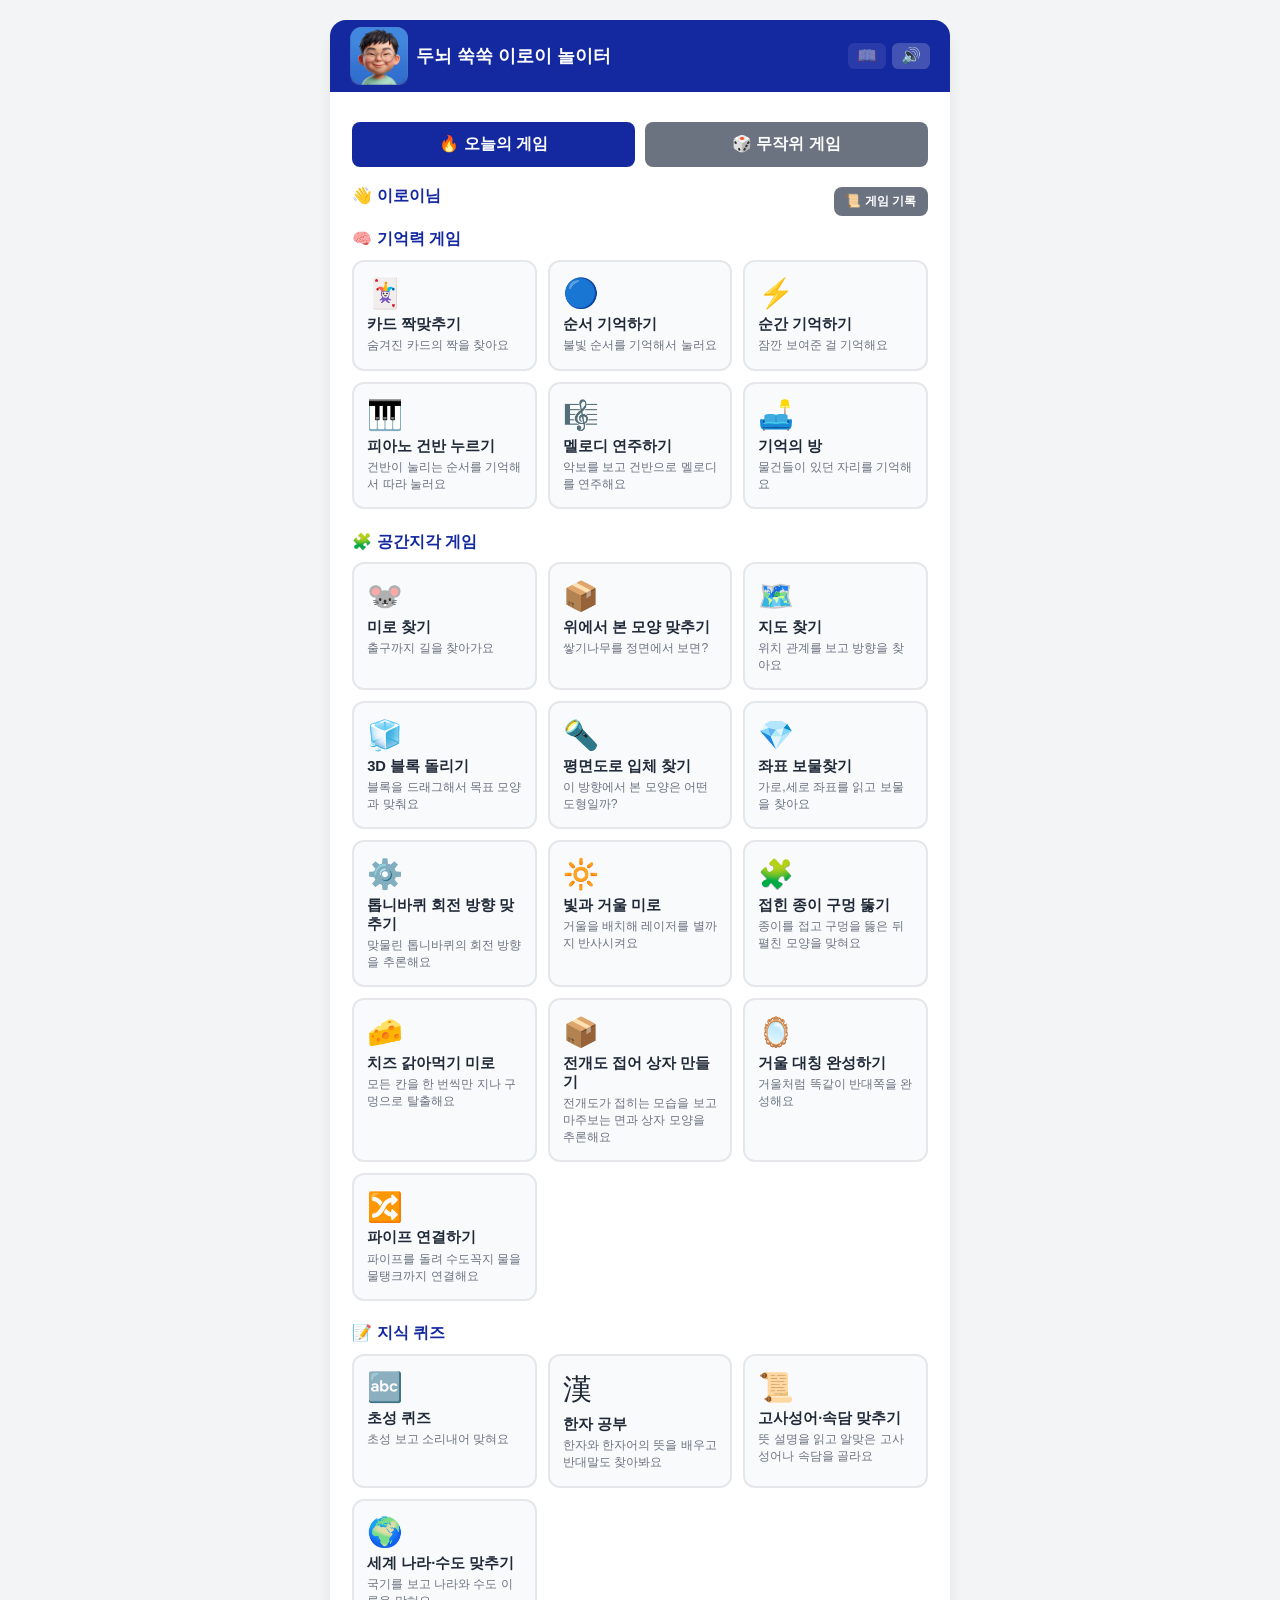
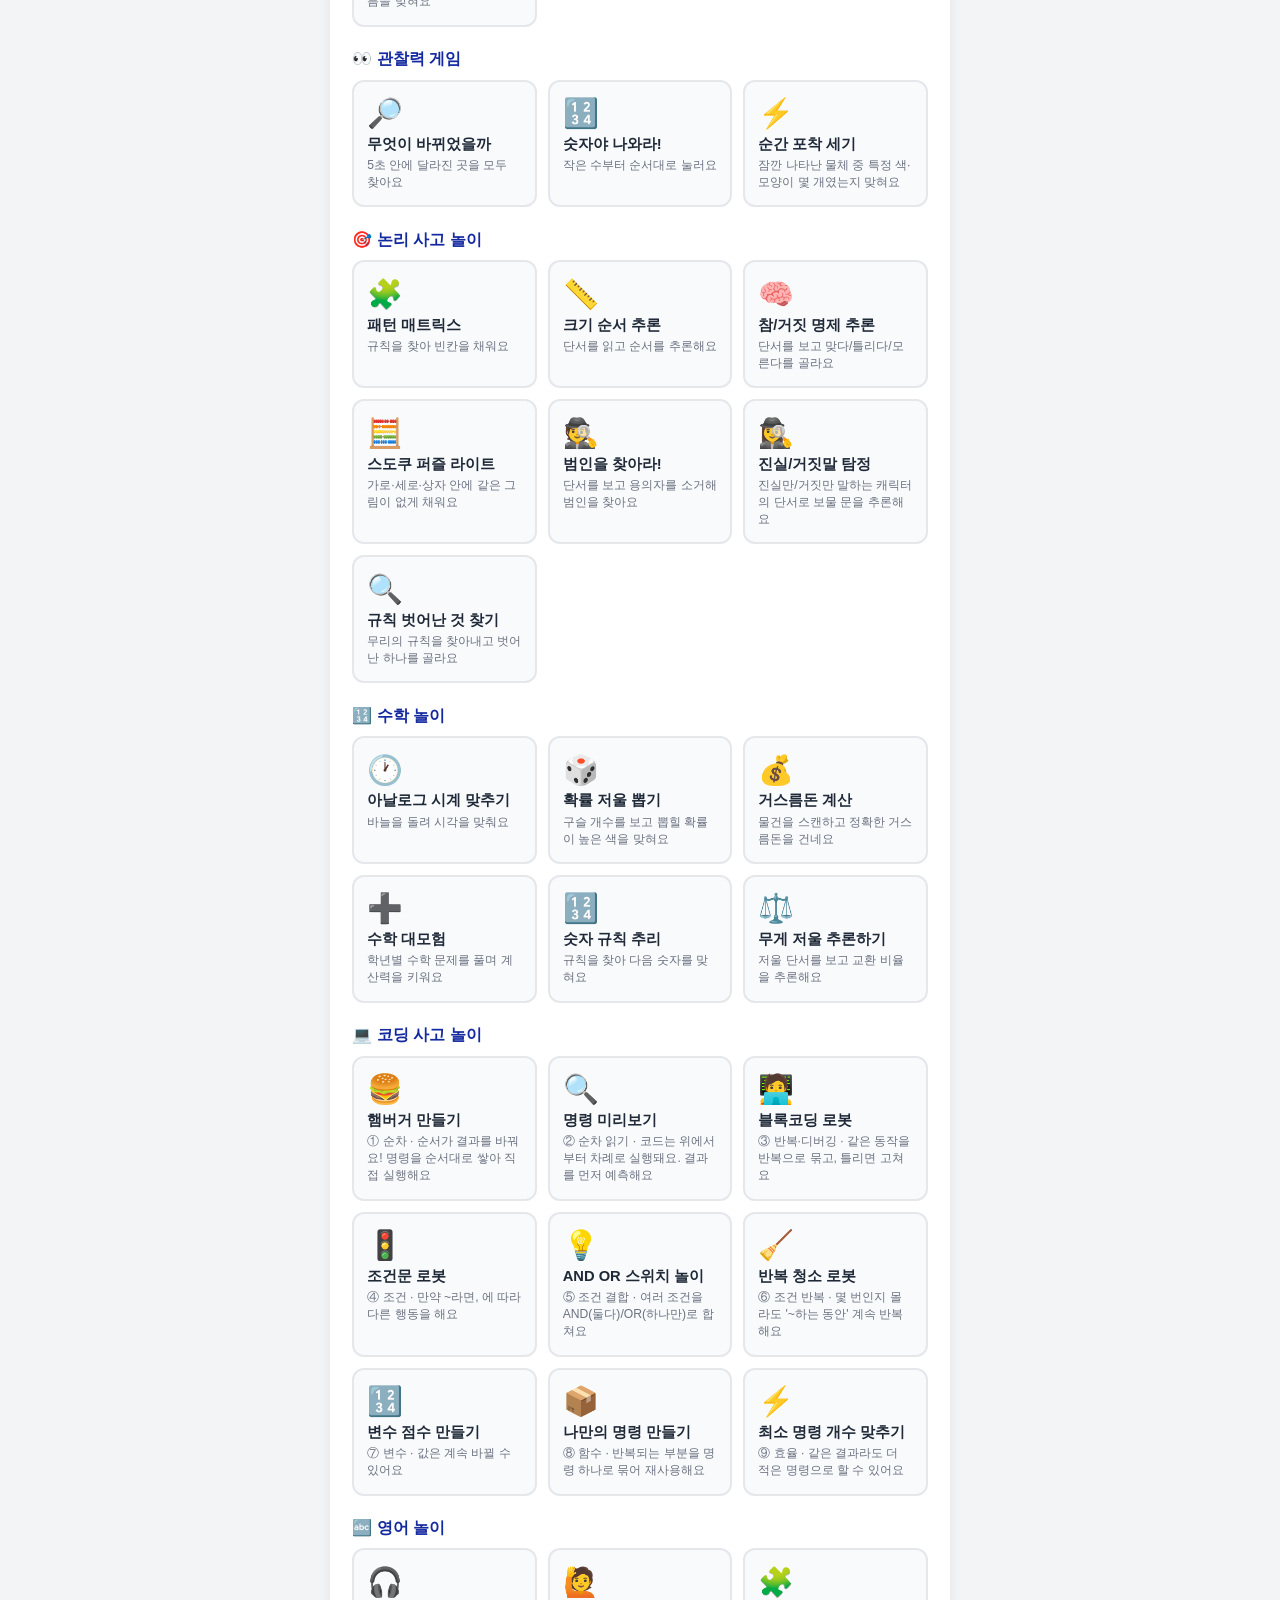
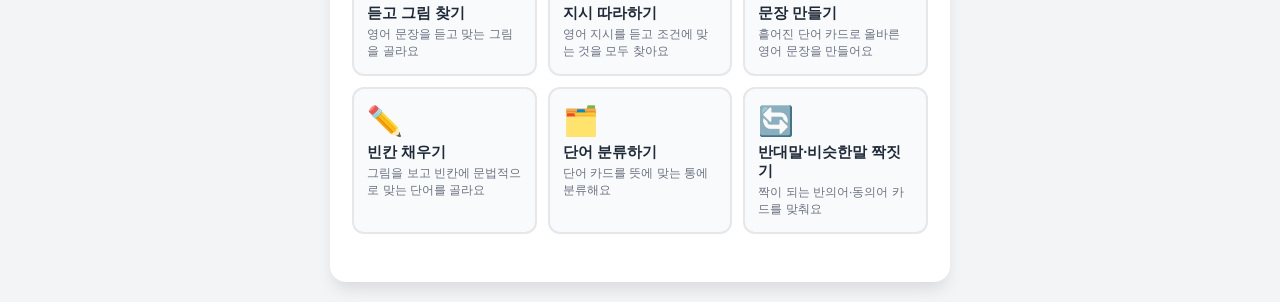
==== commit 8d303a57: "#3 소리·설명 읽기: 정답/오답 효과음 + 한국어 설명 읽어주기 토글 정답/오답 효과음 (WebAudio, 🔇 토글 존중): - playResultSound(ok) — 정답은 딩" ====
--- a/index.html
+++ b/index.html
@@ -18,6 +18,7 @@
                 <h1>두뇌 쑥쑥 이로이 놀이터</h1>
             </div>
             <div class="header-actions">
+                <button class="home-btn" id="readHelpBtn" onclick="toggleReadHelp()" aria-label="설명 읽어주기 켜기" style="opacity:0.45;">📖</button>
                 <button class="home-btn" id="soundBtn" onclick="toggleSound()" aria-label="소리 끄기">🔊</button>
                 <button class="home-btn" id="homeBtn" onclick="goHome()">홈으로</button>
             </div>
--- a/css/style.css
+++ b/css/style.css
@@ -61,7 +61,7 @@
 }
 .home-btn:hover { background: rgba(255,255,255,0.3); }
 .header-actions { display: flex; align-items: center; gap: 0.4rem; flex-shrink: 0; }
-#soundBtn { display: inline-block; font-size: 1rem; padding: 0.3rem 0.55rem; line-height: 1; }
+#soundBtn, #readHelpBtn { display: inline-block; font-size: 1rem; padding: 0.3rem 0.55rem; line-height: 1; }
 .content-padding { padding: 1.3rem 1.4rem 1.6rem 1.4rem; text-align: center; }
 
 .category-block { margin-bottom: 1.4rem; text-align: left; }
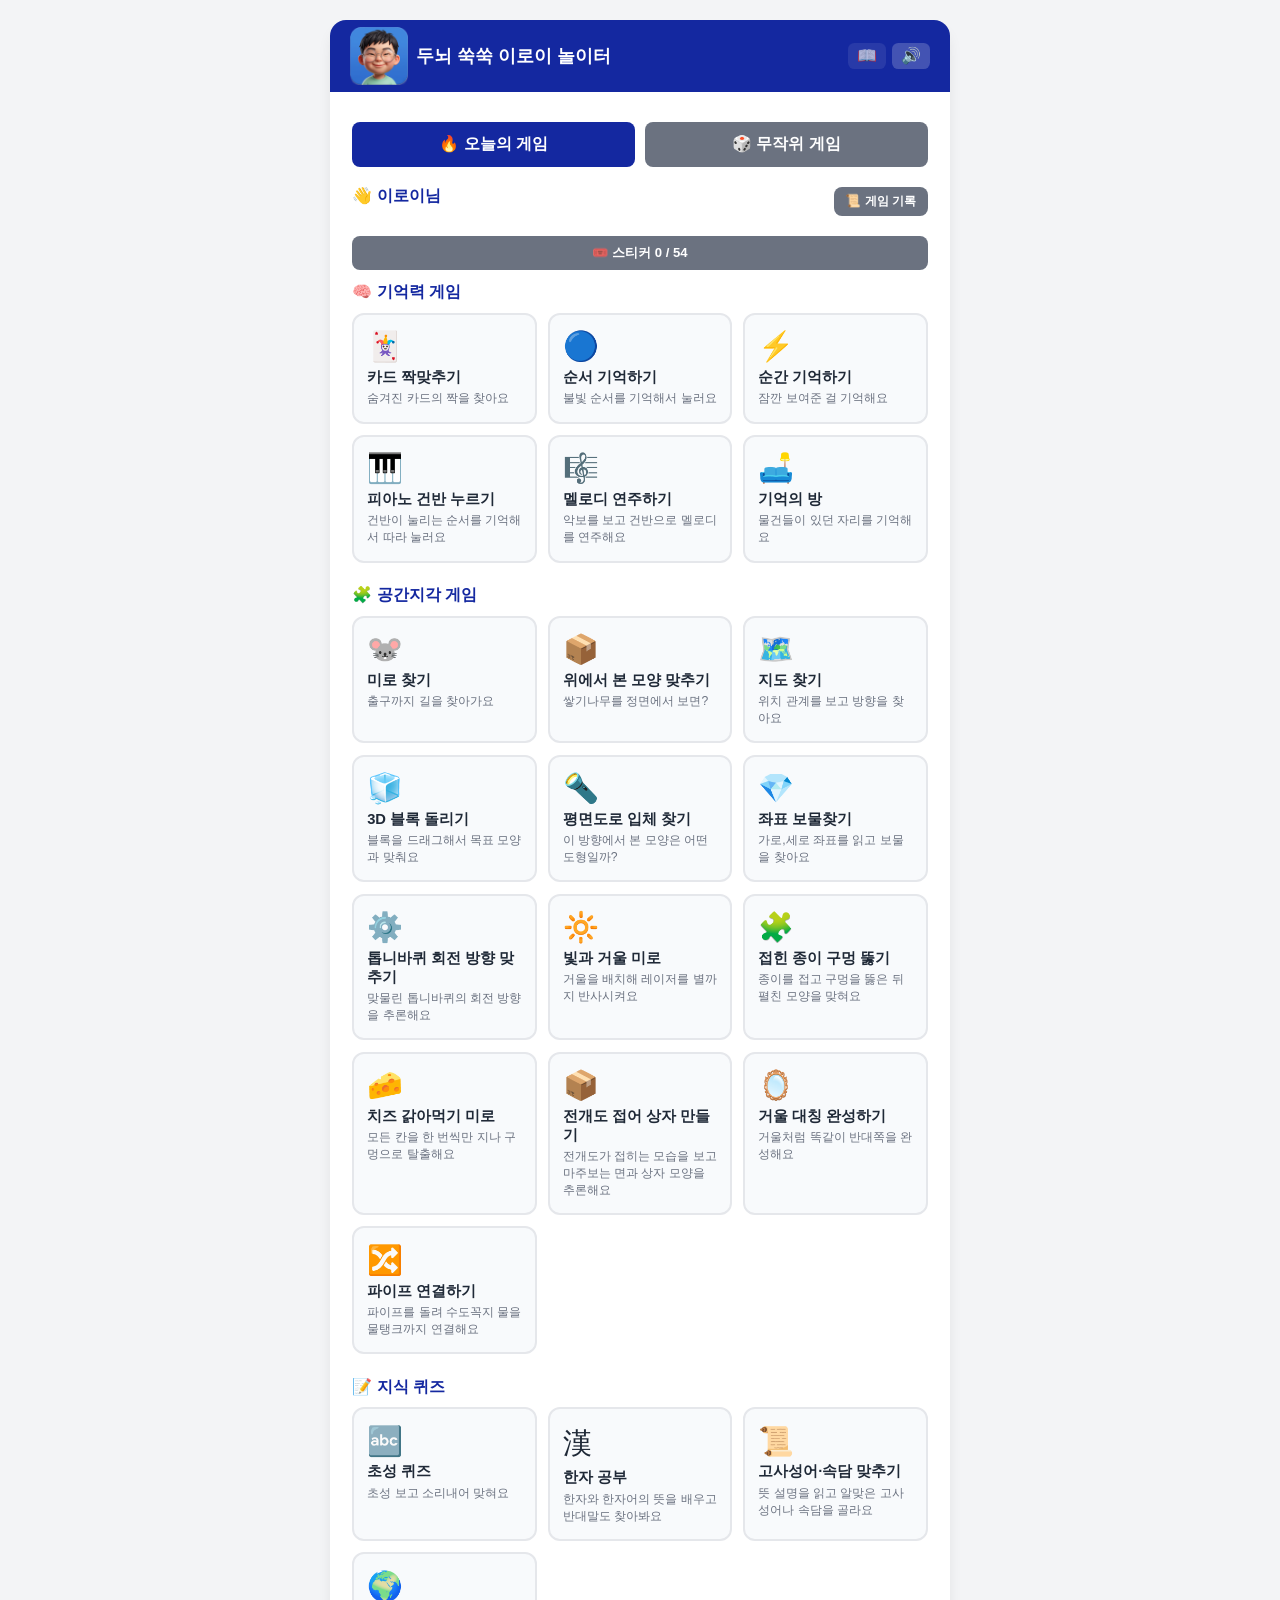
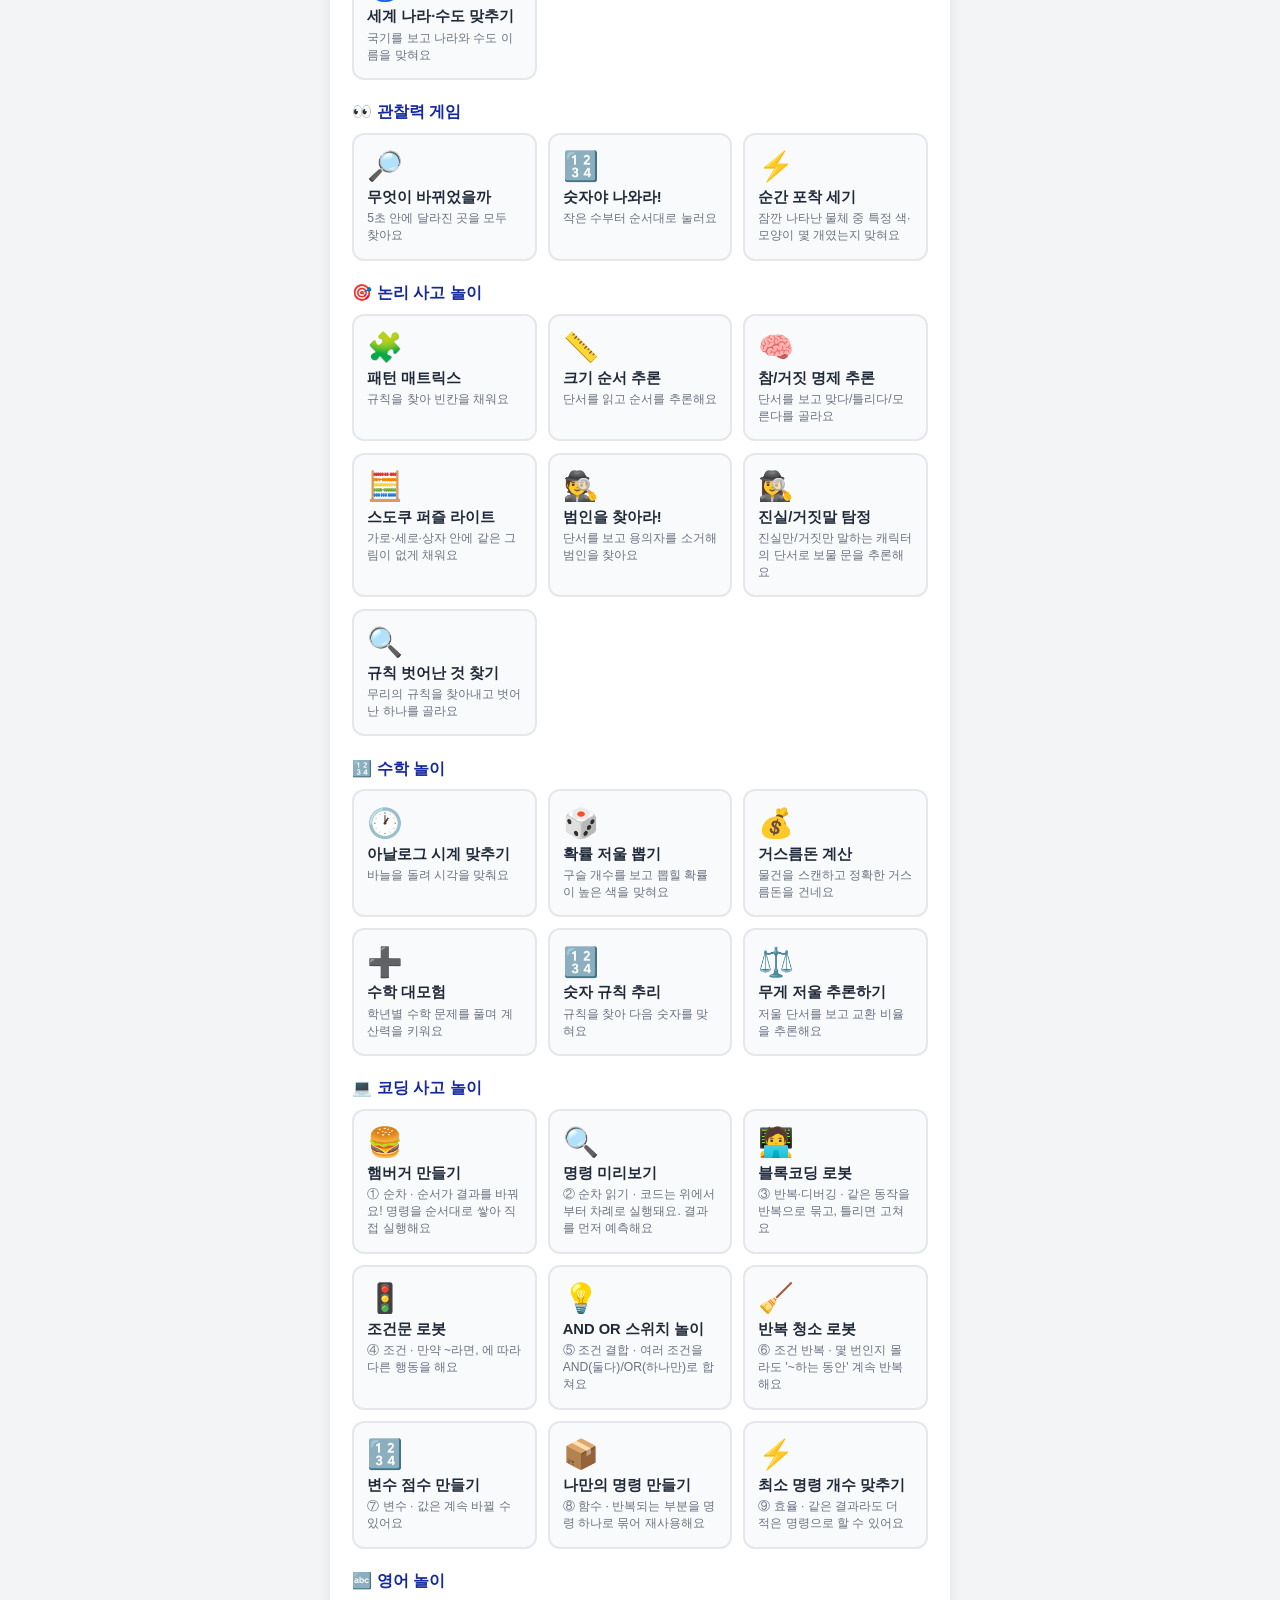
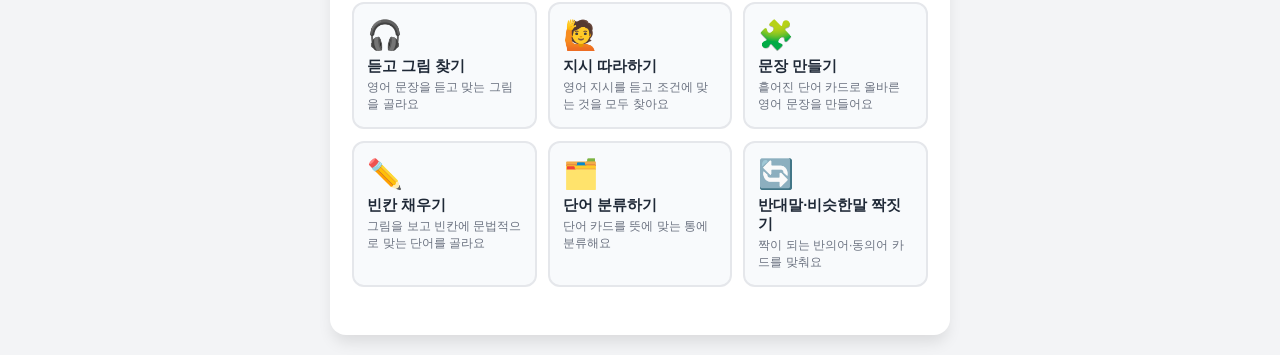
==== commit 1865818b: "#1 재방문 루프: 스티커 모으기 + 연속 출석 + 최근에 한 게임 - 스티커: 게임을 한 번씩 해볼 때마다 게임별 스티커 획득. 홈에 "🎟️ 스티커 K/54"   버튼 → 전체 " ====
--- a/index.html
+++ b/index.html
@@ -18,7 +18,7 @@
                 <h1>두뇌 쑥쑥 이로이 놀이터</h1>
             </div>
             <div class="header-actions">
-                <button class="home-btn" id="readHelpBtn" onclick="toggleReadHelp()" aria-label="설명 읽어주기 켜기" style="opacity:0.45;">📖</button>
+                <button class="home-btn" id="readHelpBtn" onclick="toggleReadHelp()" aria-label="설명 읽어주기 켜기" style="opacity:0.7;">📖</button>
                 <button class="home-btn" id="soundBtn" onclick="toggleSound()" aria-label="소리 끄기">🔊</button>
                 <button class="home-btn" id="homeBtn" onclick="goHome()">홈으로</button>
             </div>
--- a/css/style.css
+++ b/css/style.css
@@ -80,6 +80,12 @@
 .game-tile .tile-name { font-weight: 700; font-size: 0.92rem; }
 .game-tile .tile-desc { font-size: 0.76rem; color: #6b7280; margin-top: 0.2rem; }
 .game-tile .tile-best { font-size: 0.72rem; font-weight: 800; color: #b45309; margin-top: 0.3rem; }
+.sticker-grid { display: grid; grid-template-columns: repeat(auto-fill, minmax(64px, 1fr)); gap: 0.5rem; }
+.sticker { display: flex; flex-direction: column; align-items: center; gap: 0.15rem; padding: 0.4rem 0.2rem; border-radius: 0.6rem; background: #f1f5f9; cursor: pointer; filter: grayscale(1); opacity: 0.55; }
+.sticker > span:first-child { font-size: 1.5rem; }
+.sticker .sticker-name { font-size: 0.6rem; font-weight: 700; color: #64748b; text-align: center; line-height: 1.15; }
+.sticker.got { background: #fef3c7; border: 2px solid #f59e0b; filter: none; opacity: 1; }
+.sticker.got .sticker-name { color: #92400e; }
 
 .game-title-box {
     font-size: 1.1rem;
